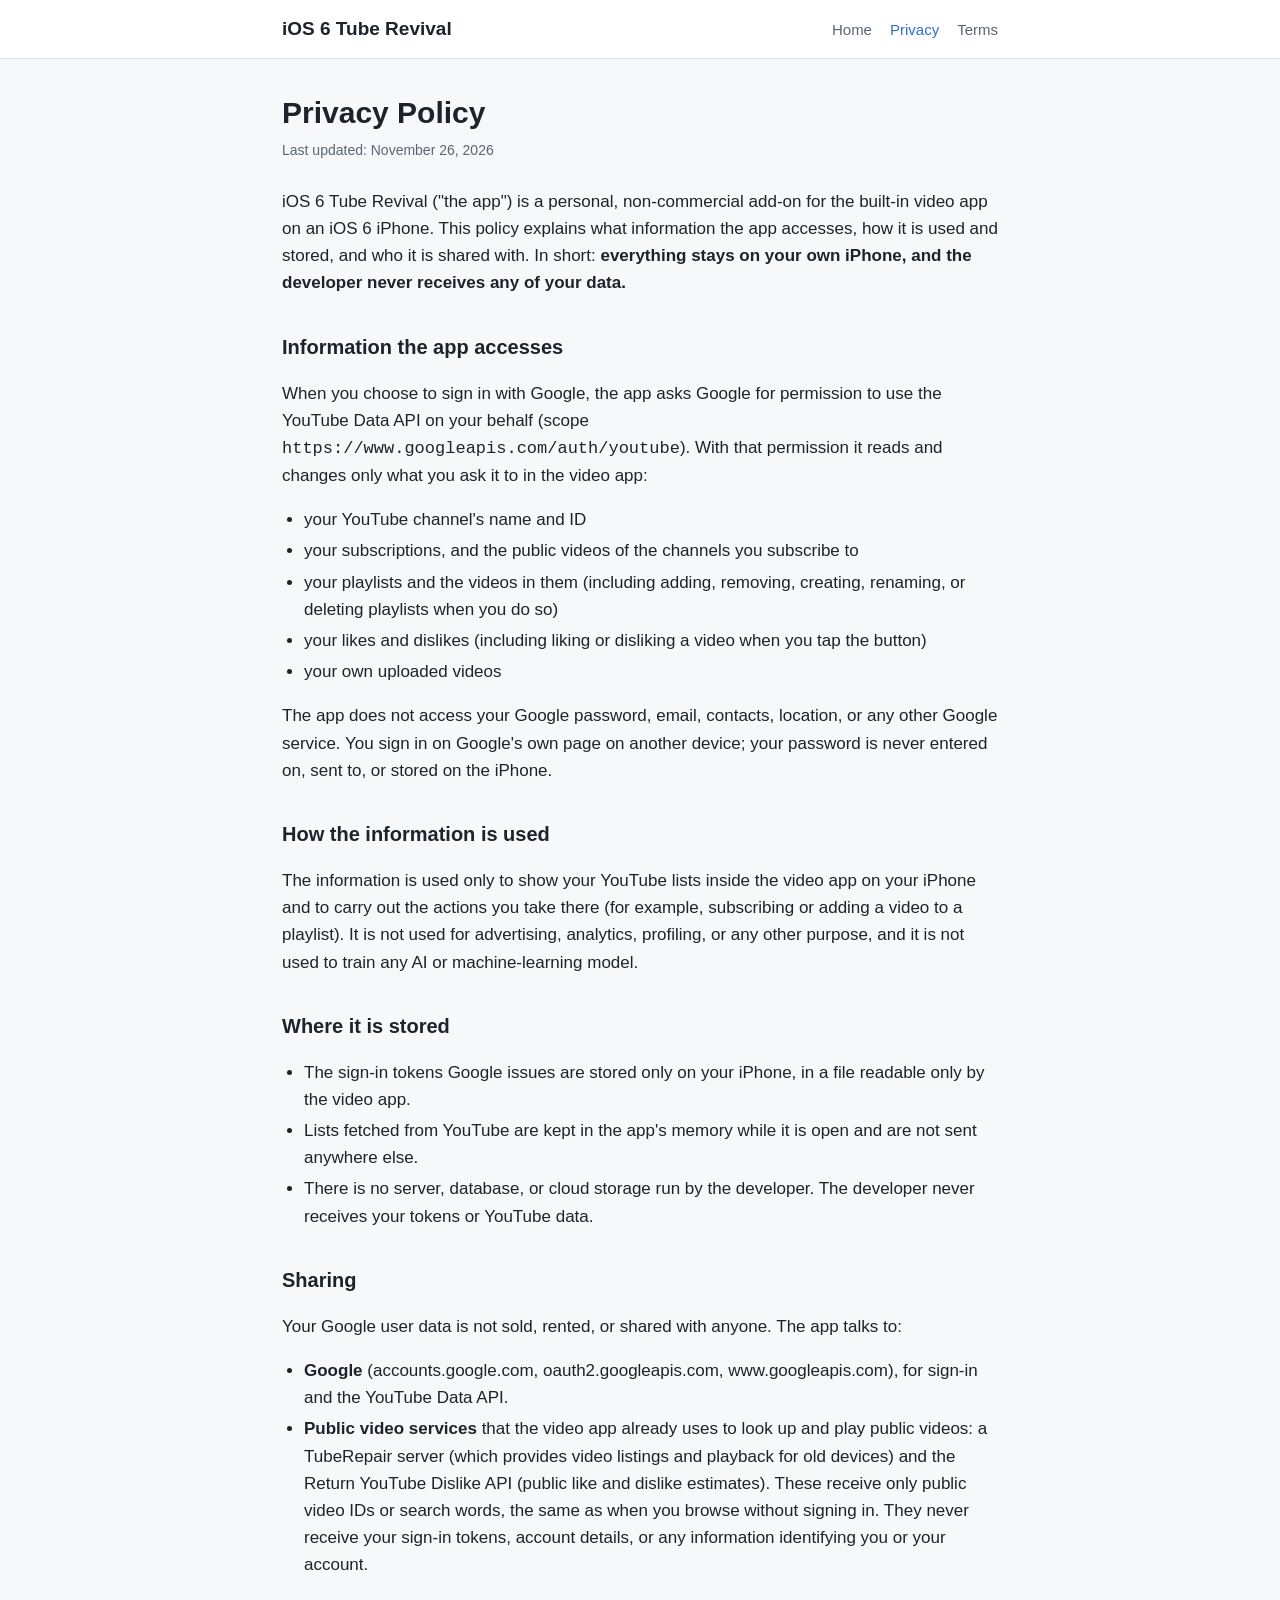
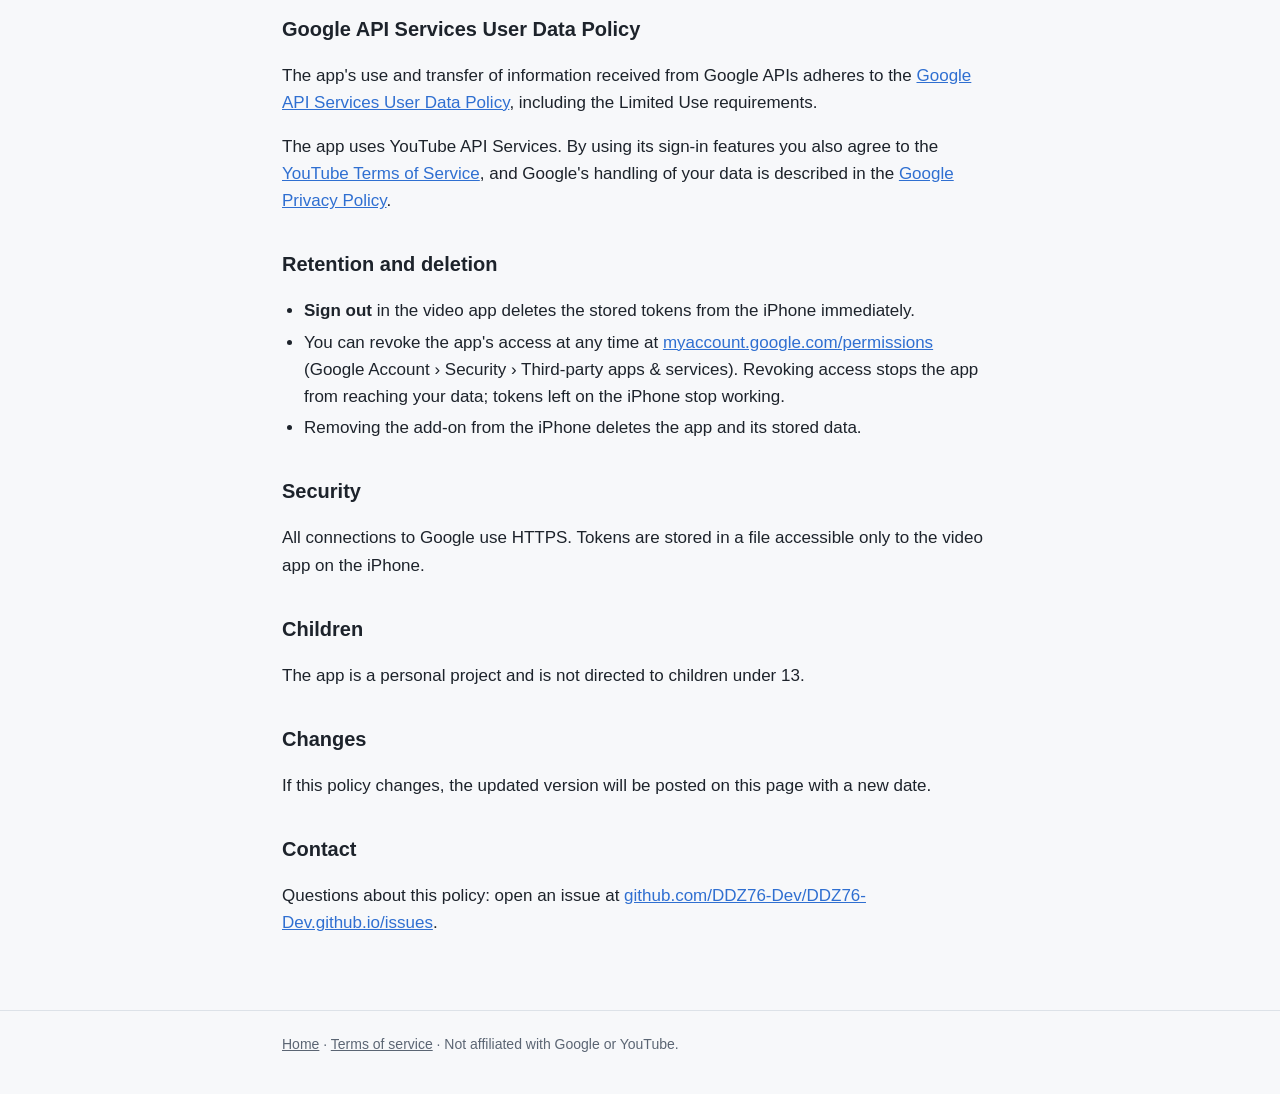
==== privacy.html @ cdbb2cc2 "Add home, privacy policy and terms pages Co-Authored-By: Claude Opus 5.5 <noreply@anthropic.com>" ====
<!DOCTYPE html>
<html lang="en">
<head>
<meta charset="utf-8">
<meta name="viewport" content="width=device-width, initial-scale=1">
<title>Privacy Policy · iOS 6 Tube Revival</title>
<link rel="stylesheet" href="style.css">
</head>
<body>
<header><div class="wrap">
  <a class="brand" href="./">iOS 6 Tube Revival</a>
  <nav><a href="./">Home</a><a class="on" href="privacy.html">Privacy</a><a href="terms.html">Terms</a></nav>
</div></header>
<main><div class="wrap">
  <h1>Privacy Policy</h1>
  <p class="updated">Last updated: November 26, 2026</p>

  <p>iOS 6 Tube Revival ("the app") is a personal, non-commercial add-on for the built-in video app on an iOS 6 iPhone. This policy explains what information the app accesses, how it is used and stored, and who it is shared with. In short: <strong>everything stays on your own iPhone, and the developer never receives any of your data.</strong></p>

  <h2>Information the app accesses</h2>
  <p>When you choose to sign in with Google, the app asks Google for permission to use the YouTube Data API on your behalf (scope <code>https://www.googleapis.com/auth/youtube</code>). With that permission it reads and changes only what you ask it to in the video app:</p>
  <ul>
    <li>your YouTube channel's name and ID</li>
    <li>your subscriptions, and the public videos of the channels you subscribe to</li>
    <li>your playlists and the videos in them (including adding, removing, creating, renaming, or deleting playlists when you do so)</li>
    <li>your likes and dislikes (including liking or disliking a video when you tap the button)</li>
    <li>your own uploaded videos</li>
  </ul>
  <p>The app does not access your Google password, email, contacts, location, or any other Google service. You sign in on Google's own page on another device; your password is never entered on, sent to, or stored on the iPhone.</p>

  <h2>How the information is used</h2>
  <p>The information is used only to show your YouTube lists inside the video app on your iPhone and to carry out the actions you take there (for example, subscribing or adding a video to a playlist). It is not used for advertising, analytics, profiling, or any other purpose, and it is not used to train any AI or machine-learning model.</p>

  <h2>Where it is stored</h2>
  <ul>
    <li>The sign-in tokens Google issues are stored only on your iPhone, in a file readable only by the video app.</li>
    <li>Lists fetched from YouTube are kept in the app's memory while it is open and are not sent anywhere else.</li>
    <li>There is no server, database, or cloud storage run by the developer. The developer never receives your tokens or YouTube data.</li>
  </ul>

  <h2>Sharing</h2>
  <p>Your Google user data is not sold, rented, or shared with anyone. The app talks to:</p>
  <ul>
    <li><strong>Google</strong> (accounts.google.com, oauth2.googleapis.com, www.googleapis.com), for sign-in and the YouTube Data API.</li>
    <li><strong>Public video services</strong> that the video app already uses to look up and play public videos: a TubeRepair server (which provides video listings and playback for old devices) and the Return YouTube Dislike API (public like and dislike estimates). These receive only public video IDs or search words, the same as when you browse without signing in. They never receive your sign-in tokens, account details, or any information identifying you or your account.</li>
  </ul>

  <h2>Google API Services User Data Policy</h2>
  <p>The app's use and transfer of information received from Google APIs adheres to the <a href="https://developers.google.com/terms/api-services-user-data-policy">Google API Services User Data Policy</a>, including the Limited Use requirements.</p>
  <p>The app uses YouTube API Services. By using its sign-in features you also agree to the <a href="https://www.youtube.com/t/terms">YouTube Terms of Service</a>, and Google's handling of your data is described in the <a href="https://policies.google.com/privacy">Google Privacy Policy</a>.</p>

  <h2>Retention and deletion</h2>
  <ul>
    <li><strong>Sign out</strong> in the video app deletes the stored tokens from the iPhone immediately.</li>
    <li>You can revoke the app's access at any time at <a href="https://myaccount.google.com/permissions">myaccount.google.com/permissions</a> (Google Account › Security › Third-party apps &amp; services). Revoking access stops the app from reaching your data; tokens left on the iPhone stop working.</li>
    <li>Removing the add-on from the iPhone deletes the app and its stored data.</li>
  </ul>

  <h2>Security</h2>
  <p>All connections to Google use HTTPS. Tokens are stored in a file accessible only to the video app on the iPhone.</p>

  <h2>Children</h2>
  <p>The app is a personal project and is not directed to children under 13.</p>

  <h2>Changes</h2>
  <p>If this policy changes, the updated version will be posted on this page with a new date.</p>

  <h2>Contact</h2>
  <p>Questions about this policy: open an issue at <a href="https://github.com/DDZ76-Dev/DDZ76-Dev.github.io/issues">github.com/DDZ76-Dev/DDZ76-Dev.github.io/issues</a>.</p>
</div></main>
<footer><div class="wrap">
  <a href="./">Home</a> · <a href="terms.html">Terms of service</a> · Not affiliated with Google or YouTube.
</div></footer>
</body>
</html>
---- style.css ----
:root { --ink: #1d232b; --muted: #5b6573; --line: #dde2e8; --accent: #2f6fd1; --bg: #f7f8fa; }
* { box-sizing: border-box; }
html { -webkit-text-size-adjust: 100%; }
body { margin: 0; background: var(--bg); color: var(--ink);
       font: 17px/1.6 -apple-system, "Helvetica Neue", Helvetica, Arial, sans-serif; }
header { background: #fff; border-bottom: 1px solid var(--line); }
header .wrap { display: flex; align-items: center; justify-content: space-between; flex-wrap: wrap; gap: 8px; padding-top: 14px; padding-bottom: 14px; }
.brand { font-weight: 700; font-size: 19px; color: var(--ink); text-decoration: none; }
nav a { color: var(--muted); text-decoration: none; margin-left: 18px; font-size: 15px; }
nav a:first-child { margin-left: 0; }
nav a:hover, nav a.on { color: var(--accent); }
.wrap { max-width: 760px; margin: 0 auto; padding: 0 22px; }
main { padding: 36px 0 56px; }
h1 { font-size: 30px; line-height: 1.2; margin: 0 0 8px; }
h2 { font-size: 20px; margin: 34px 0 8px; }
.lede { color: var(--muted); font-size: 19px; margin: 0 0 26px; }
.updated { color: var(--muted); font-size: 14px; margin: 0 0 26px; }
a { color: var(--accent); }
.card { background: #fff; border: 1px solid var(--line); border-radius: 10px; padding: 18px 20px; margin: 18px 0; }
ul, ol { padding-left: 22px; }
li { margin: 4px 0; }
footer { border-top: 1px solid var(--line); color: var(--muted); font-size: 14px; padding: 22px 0 40px; }
footer a { color: var(--muted); }
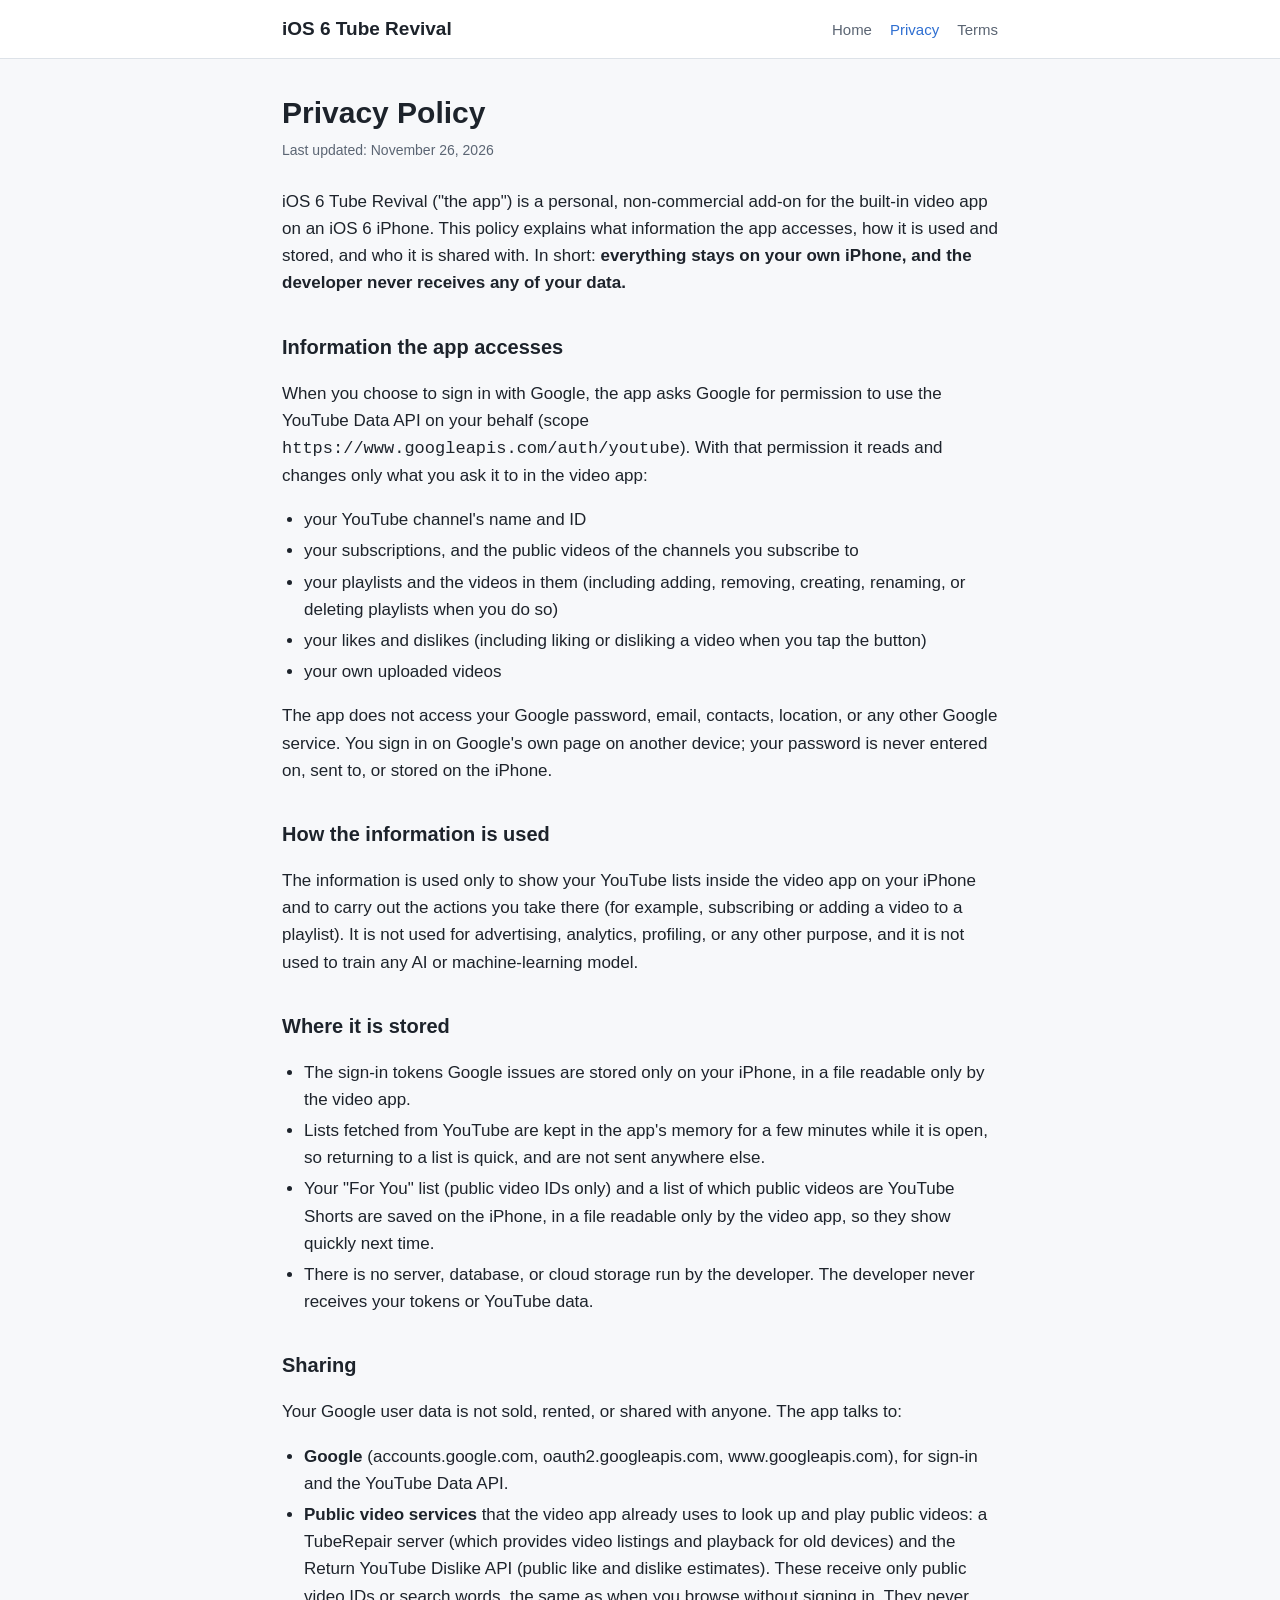
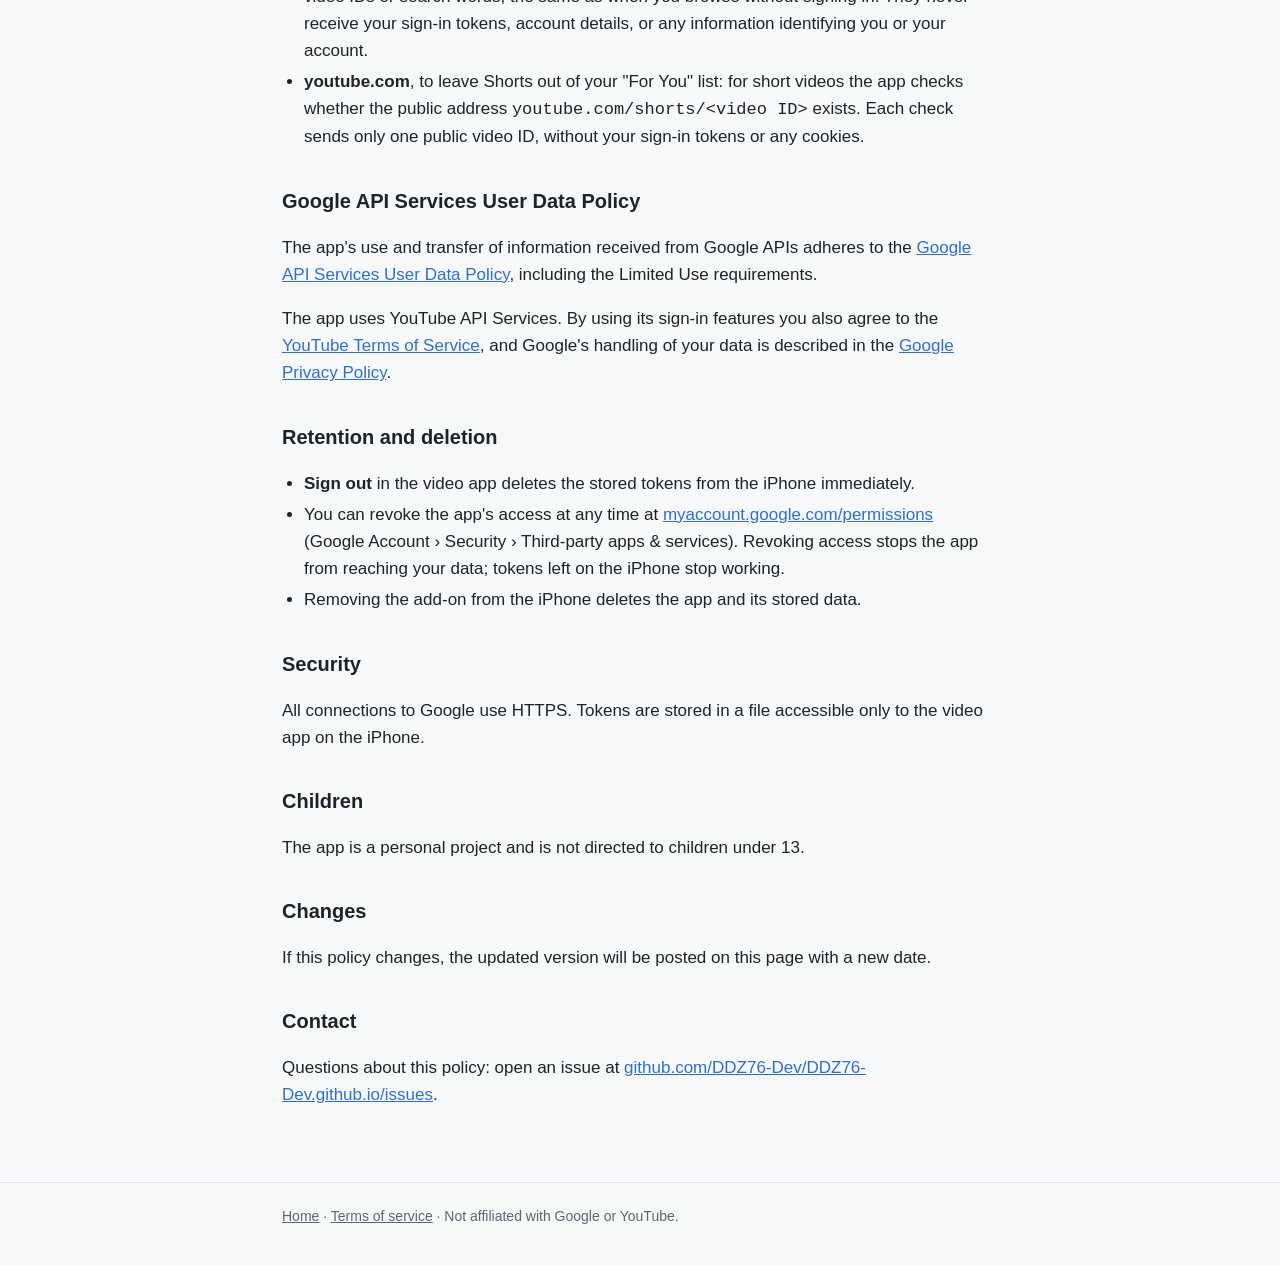
==== commit b0f53345: "Privacy policy: describe the Shorts check and the lists saved on the iPhone Co-Authored-By: Claude O" ====
--- a/privacy.html
+++ b/privacy.html
@@ -34,7 +34,8 @@
   <h2>Where it is stored</h2>
   <ul>
     <li>The sign-in tokens Google issues are stored only on your iPhone, in a file readable only by the video app.</li>
-    <li>Lists fetched from YouTube are kept in the app's memory while it is open and are not sent anywhere else.</li>
+    <li>Lists fetched from YouTube are kept in the app's memory for a few minutes while it is open, so returning to a list is quick, and are not sent anywhere else.</li>
+    <li>Your "For You" list (public video IDs only) and a list of which public videos are YouTube Shorts are saved on the iPhone, in a file readable only by the video app, so they show quickly next time.</li>
     <li>There is no server, database, or cloud storage run by the developer. The developer never receives your tokens or YouTube data.</li>
   </ul>
 
@@ -43,6 +44,7 @@
   <ul>
     <li><strong>Google</strong> (accounts.google.com, oauth2.googleapis.com, www.googleapis.com), for sign-in and the YouTube Data API.</li>
     <li><strong>Public video services</strong> that the video app already uses to look up and play public videos: a TubeRepair server (which provides video listings and playback for old devices) and the Return YouTube Dislike API (public like and dislike estimates). These receive only public video IDs or search words, the same as when you browse without signing in. They never receive your sign-in tokens, account details, or any information identifying you or your account.</li>
+    <li><strong>youtube.com</strong>, to leave Shorts out of your "For You" list: for short videos the app checks whether the public address <code>youtube.com/shorts/&lt;video ID&gt;</code> exists. Each check sends only one public video ID, without your sign-in tokens or any cookies.</li>
   </ul>
 
   <h2>Google API Services User Data Policy</h2>
